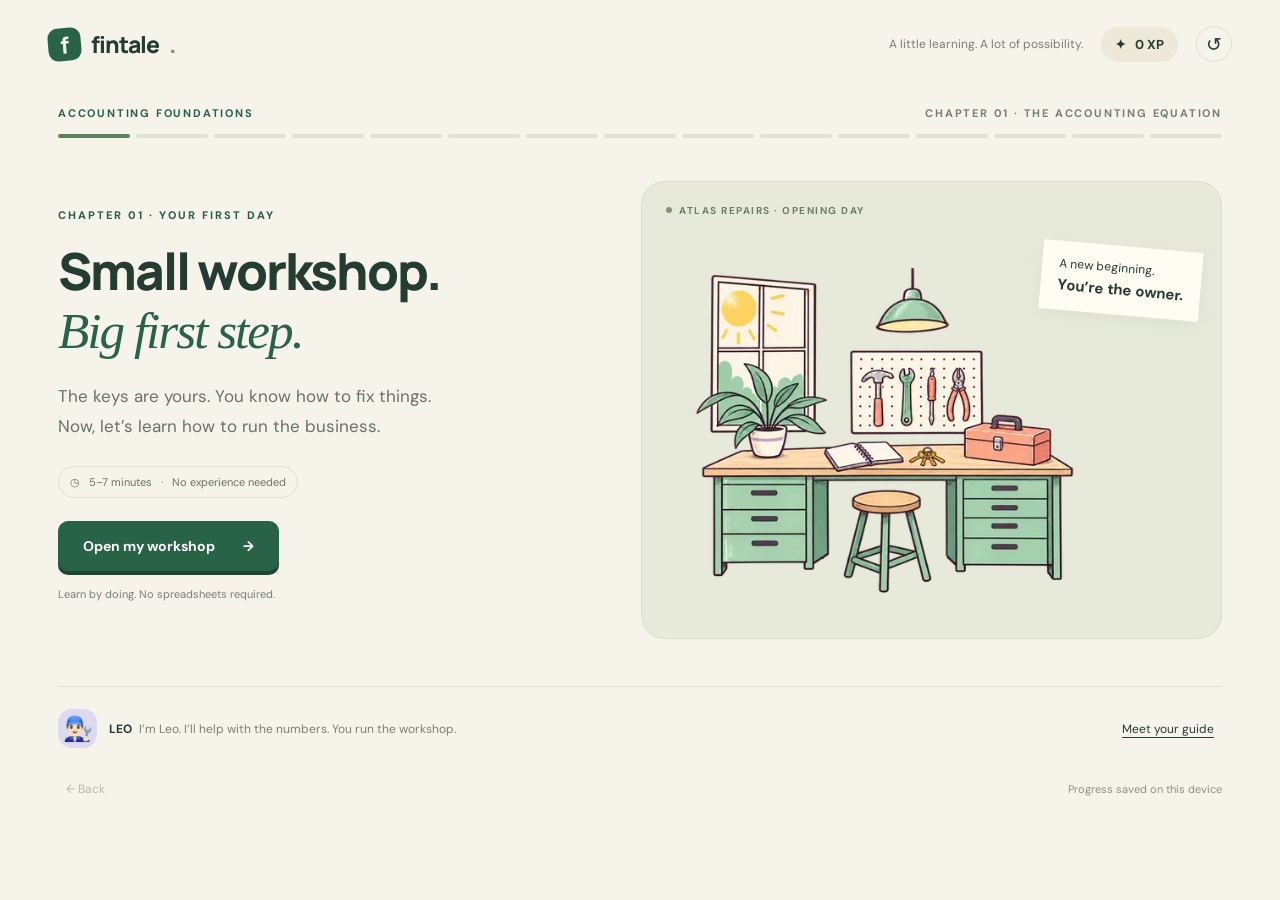
==== index.html @ 4ef8e6d7 "Save Fintale signup emails and feedback privately with Brevo" ====
<!doctype html>
<html lang="en">
<head>
  <meta charset="UTF-8"><meta name="viewport" content="width=device-width, initial-scale=1">
  <meta name="theme-color" content="#f5f2e9">
  <meta name="description" content="Learn accounting by opening your own fictional repair workshop. A playable Fintale lesson.">
  <title>Fintale — Your first accounting equation</title>
  <link rel="stylesheet" href="styles.css?v=20261028-brevo13">
</head>
<body>
  <div id="app"></div>
  <dialog id="guide"><button class="close" aria-label="Close guide">×</button><div class="eyebrow">A MOMENT WITH LEO</div><h2>Let’s make it click.</h2><p id="guide-copy"></p><button class="primary close-guide">Got it</button></dialog>
  <dialog id="restart"><h2>A fresh opening day?</h2><p>This resets your lesson progress and XP on this device.</p><div class="actions"><button class="secondary cancel">Keep playing</button><button class="primary reset">Start again</button></div></dialog>
  <dialog id="chapter-unlock" aria-labelledby="unlock-title" aria-describedby="unlock-description">
    <button class="close" aria-label="Close chapter unlock" data-unlock-close>×</button>
    <div class="unlock-emblem" aria-hidden="true">✦</div>
    <div class="eyebrow">CHAPTER 2 PREVIEW UNLOCKED</div>
    <h2 id="unlock-title">Your first customer</h2>
    <div class="unlock-xp" id="unlock-xp">140 XP · Milestone reached</div>
    <p id="unlock-description">You can see the whole picture. Now discover what happens when your business starts earning.</p>
    <div class="unlock-next"><span aria-hidden="true">✓</span><span>Next chapter preview unlocked<small>Full chapter coming soon</small></span></div>
    <button class="primary" data-unlock-close>See my takeaway <span aria-hidden="true">→</span></button>
  </dialog>
  <script src="app.js?v=20261028-brevo13"></script>
</body>
</html>
---- styles.css ----
@import url('https://fonts.googleapis.com/css2?family=DM+Sans:wght@400;500;600;700&family=Manrope:wght@400;500;600;700;800&display=swap');
.drop-ready .bank{outline:3px dashed #558c65;outline-offset:5px;background:#f3faeb}
.sort-board,.equation-board{width:100%;margin-top:32px}.object-card{display:flex;align-items:center;justify-content:space-between;gap:18px;border:1px solid #a7b69c;background:#fffef8;box-shadow:0 4px 0 #bcc9ab;border-radius:12px;padding:20px;font-weight:700;cursor:grab}.object-card small{display:block;text-align:left;margin-top:8px;color:#78816f}.object-card.selected{outline:3px solid #9b82bf;outline-offset:4px}.sort-board>.object-card{margin:0 auto 32px;max-width:330px;width:100%}.sort-zones{display:grid;grid-template-columns:1fr 1fr;gap:12px}.drop-zone{border:2px dashed #9eae90;background:#eff4e7;border-radius:12px;min-height:130px;padding:17px;font-size:13px;font-weight:600}.drop-zone>span{display:block;font-size:29px;margin-bottom:12px}.drop-zone.peach{background:#f5e3d4;border-color:#c9ab91}.drop-zone.drop-ready,.equation-slot.drop-ready{outline:3px solid #8a74b4;outline-offset:4px}.placed-card{background:#f6f9ed;border:1px solid #a8bb9a;border-radius:12px;padding:20px;text-align:center;margin:0 auto 23px;font-size:15px;font-weight:700}.placed-card small{display:block;margin-top:11px;font-size:10px;letter-spacing:1px;color:#5c7854}.asset-sum{display:flex;align-items:center;justify-content:space-around;background:#fffdf5;border-radius:12px;padding:24px 14px}.asset-sum div span{display:block;font-size:12px;margin-bottom:10px;color:#6a7963}.asset-sum b{font-size:23px}.math-sign{font-size:25px;color:#8a977d}.residual-row{display:flex;justify-content:space-between;padding:15px;border-bottom:1px solid #c8d0bc;font-size:14px}.equation-heading{text-align:center;font-size:9px;font-weight:700;letter-spacing:1.2px;margin-bottom:25px;color:#6e7f62}.equation-slots{display:flex;gap:6px;align-items:center;justify-content:center}.equation-slot{padding:19px 5px;border:2px dashed #b6c6a6;border-radius:12px;background:#f8fbf2;flex:1;min-width:0;color:var(--ink)}.equation-slot span{font-size:10px;text-transform:uppercase;font-weight:700;letter-spacing:.6px}.equation-slot b{display:block;font-size:25px;font-family:Manrope,sans-serif;margin:20px 0}.equation-slot small{font-size:9px;display:block}.equation-slot.liabilities{background:#f6e4d5;border-color:#d0b198}.equation-slot.equity{background:#eee8f8;border-color:#bfb0d2}.equation-slot.filled{border-style:solid}.equation-slot:disabled{opacity:1}.equation-symbol{font-size:23px;color:#7a8b6d}.amount-tray{display:flex;justify-content:center;gap:12px;flex-wrap:wrap;margin:30px 0;min-height:55px}.amount-tray .object-card{padding:15px;font-size:17px;gap:12px}.balanced{color:#4d7347;background:#f1f6e8;border:1px solid #b6caa8;border-radius:30px;padding:14px 20px;font-size:13px}.takeaway{width:100%;max-width:370px;margin-top:30px}.takeaway h3{text-align:center;font-family:Manrope,sans-serif;margin:7px 0 22px;font-size:21px}.takeaway-icon{text-align:center;font-size:34px;color:#b3914f}.takeaway-item{display:flex;align-items:center;justify-content:space-between;gap:12px;padding:17px;background:#fffdf5;border:1px solid #d1dac4;border-radius:12px}.takeaway-item b{font-size:14px}.takeaway-item small{display:block;font-size:10px;color:#758169;margin-top:6px;line-height:1.5}.takeaway-item strong{font-size:23px;font-family:Manrope,sans-serif;white-space:nowrap}.takeaway-item.purple{background:#eee8f8;border-color:#d6cce3}.takeaway-equals{text-align:center;font-size:20px;line-height:27px;color:#718166}@media(max-width:450px){.equation-slot b{font-size:19px}.equation-slot span{font-size:9px;letter-spacing:0}.equation-slot small{font-size:8px}.equation-symbol{font-size:17px}.stage:has(.equation-board){padding-left:16px;padding-right:16px}.bottom{flex-wrap:wrap;gap:8px}.bottom>span:last-child{font-size:10px}.breadcrumb{gap:15px;line-height:1.6}.sort-zones{gap:9px}.drop-zone{padding:12px;font-size:12px}}
:root{--paper:#f6f3eb;--ink:#243c32;--muted:#748075;--green:#286247;--line:#dedfd2;--peach:#f3c9a8;--lavender:#ddd9f1;--mint:#dfebd7;--white:#fffefa}*{box-sizing:border-box}body{margin:0;background:var(--paper);color:var(--ink);font-family:'DM Sans',sans-serif;font-size:16px}button,input{font:inherit}button{cursor:pointer;color:inherit}button:focus-visible,input:focus-visible{outline:3px solid #b07fdb;outline-offset:5px}button:disabled{cursor:default;opacity:.45}button{touch-action:manipulation}.topbar{max-width:1380px;padding:26px 48px;margin:auto;display:flex;align-items:center;justify-content:space-between}.brand{display:flex;gap:10px;align-items:center;font-family:Manrope,sans-serif;font-size:23px;font-weight:800;letter-spacing:-1px}.brand-mark{display:grid;place-items:center;width:33px;height:33px;background:var(--green);color:var(--paper);border-radius:10px;font-size:23px;transform:rotate(-5deg)}.top-actions{display:flex;gap:18px;align-items:center}.top-note{font-size:12px;color:var(--muted)}.xp{background:#eee8d8;padding:9px 14px;border-radius:25px;font-size:13px;font-weight:700}.icon-button{border:1px solid var(--line);background:transparent;border-radius:50%;width:36px;height:36px;font-size:19px}.shell{max-width:1260px;margin:18px auto 0;padding:0 48px}.breadcrumb{display:flex;justify-content:space-between;align-items:center;font-size:11px;font-weight:700;letter-spacing:1.8px;color:var(--muted)}.breadcrumb span:first-child{color:var(--green)}.progress{display:flex;gap:6px;margin:14px 0 32px}.progress i{height:4px;background:#e0e2d5;border-radius:5px;flex:1}.progress i.done{background:#5a805c}.lesson{display:grid;grid-template-columns:1fr 1.12fr;min-height:480px;gap:65px;align-items:center;animation:arrive .35s ease}.eyebrow{font-size:11px;letter-spacing:2px;font-weight:800;color:var(--green);margin-bottom:20px}.lesson h1{font-family:Manrope,sans-serif;font-size:clamp(34px,4vw,53px);font-weight:800;letter-spacing:-2px;line-height:1.12;margin:0 0 23px}.lesson h1 em{font-family:Georgia,serif;font-weight:400;color:var(--green)}.lead{font-size:17px;line-height:1.75;max-width:400px;color:#667368;margin:0 0 24px}.tag{display:inline-flex;align-items:center;gap:7px;font-size:11px;border:1px solid var(--line);padding:8px 11px;border-radius:20px;margin-bottom:23px;color:#687365}.primary,.secondary{border-radius:10px;padding:15px 24px;font-weight:700;font-size:14px;border:1px solid var(--green);display:inline-flex;align-items:center;justify-content:center;gap:28px;min-height:48px}.primary{background:var(--green);color:white;box-shadow:0 4px 0 #1c4633;transition:transform .15s,box-shadow .15s}.primary:hover{background:#347756;transform:translateY(-1px)}.primary:active{transform:translateY(3px);box-shadow:0 1px 0 #1c4633}.secondary{background:transparent;border-color:#cfd6c9}.under-button{font-size:11px;color:var(--muted);margin-top:16px}.stage{position:relative;background:#e7eadb;border:1px solid #d9ddcc;border-radius:24px;min-height:440px;overflow:hidden;display:flex;flex-direction:column;align-items:center;justify-content:center;padding:30px}.stage-label{position:absolute;top:22px;left:24px;font-size:10px;font-weight:700;letter-spacing:1.5px;color:#6f7d67;display:flex;align-items:center;gap:7px}.dot{height:6px;width:6px;border-radius:50%;background:#7c9b69}.stage svg.workshop{width:115%;max-width:620px;margin-top:20px}.scene-caption{position:absolute;bottom:22px;font-size:11px;color:#75806e}.floating-note{position:absolute;right:20px;top:64px;background:#fffdf3;box-shadow:0 4px 15px #56694e13;padding:13px 17px;transform:rotate(5deg);font-size:12px;line-height:1.6;border-radius:2px}.floating-note strong{display:block;font-size:15px}.guide-bar{margin-top:36px;display:flex;gap:12px;align-items:center;border-top:1px solid var(--line);padding-top:22px}.avatar{width:39px;height:39px;border-radius:14px;background:var(--lavender);display:grid;place-items:center;font-size:24px;flex-shrink:0}.guide-bar p{font-size:12px;line-height:1.5;color:#788172;margin:0;flex:1}.guide-bar p b{color:var(--ink);margin-right:7px}.text-button{background:none;border:0;font-size:12px;text-decoration:underline;text-underline-offset:4px;padding:8px}.bottom{display:flex;justify-content:space-between;align-items:center;padding:25px 0;font-size:11px;color:#8b9186}.bottom button{border:0;background:transparent;font-size:12px;color:#697763;padding:8px}.chapter-badge{display:flex;gap:10px;align-items:center}.mini-line{width:25px;height:1px;background:#a3ad99}.bank,.wallet{width:100%;padding:23px;background:var(--white);border:1px solid #d3dbc9;border-radius:15px;position:relative;text-align:left}.bank{min-height:151px;transition:all .3s}.bank.drop-ready{outline:3px dashed #558c65;outline-offset:5px;background:#f3faeb}.bank-title{font-size:11px;letter-spacing:1.4px;color:#7b8578}.bank-amount{font-family:Manrope,sans-serif;font-size:45px;font-weight:700;margin:13px 0 3px;letter-spacing:-2px}.bank-sub{font-size:11px;color:var(--muted)}.bank-icon{position:absolute;right:23px;top:22px;font-size:25px;color:#55775a}.wallet{margin-bottom:17px;background:#ede4d8;min-height:105px;border-style:dashed}.wallet-title{font-size:11px;color:#776c59;margin-bottom:12px}.money{border:1px solid #84a87a;background:#edf4df;box-shadow:0 4px 0 #b4c6a8;border-radius:8px;padding:12px 19px;display:inline-flex;align-items:center;gap:29px;font-family:Manrope,sans-serif;font-weight:800;font-size:20px;cursor:grab}.money.selected{outline:3px solid #7a63ab;outline-offset:3px}.money small{font-size:10px;letter-spacing:1px;color:#6f8468}.transfer-wrap{width:100%;max-width:330px;margin-top:35px}.instruction{font-size:11px;line-height:1.5;color:#77806f;text-align:center;margin:18px 0 0}.empty-wallet{font-size:13px;color:#8a806e}.feedback{background:#e3ecdc;border:1px solid #bdcfb1;border-radius:10px;padding:14px;font-size:13px;line-height:1.55;margin:18px 0;animation:arrive .25s}.feedback.error{background:#fae8d9;border-color:#e6be9f}.asset-chip{background:#dce9d2;color:#3d633f;border:1px solid #bad0aa;padding:8px 15px;border-radius:20px;font-size:11px;font-weight:700;margin-top:18px}.receipt{background:#fffdf5;width:270px;padding:28px;box-shadow:0 9px 20px #33452d15;transform:rotate(-3deg);border-top:5px solid #cfb5ed}.receipt h3{font-family:Manrope,sans-serif;font-size:20px;margin:10px 0 24px}.receipt .row{display:flex;justify-content:space-between;font-size:12px;padding:12px 0;border-bottom:1px dashed #dcdccf}.receipt .total{font-size:27px;font-weight:800;margin-top:25px}.stamp{color:#547c50;border:2px solid #7a9d70;font-size:11px;letter-spacing:2px;padding:9px;text-align:center;transform:rotate(-8deg);margin-top:20px}.choices{display:flex;gap:12px;flex-wrap:wrap;margin:24px 0}.choice{background:var(--white);border:1px solid #d1d8c9;border-radius:11px;padding:17px 21px;text-align:left;box-shadow:0 3px 0 #d9dece;font-weight:600;font-size:14px}.choice:hover{border-color:var(--green);background:#edf2e4}.choice[aria-pressed=true]{border:2px solid var(--green);background:#e3edda}.stat-pair{display:grid;gap:20px;width:100%;max-width:330px}.stat-card{background:var(--white);padding:23px;border-radius:13px;border:1px solid #d1dac5}.stat-card small{display:block;font-size:11px;color:#76816f;margin-bottom:10px}.stat-card b{display:block;font-family:Manrope,sans-serif;font-size:32px}.stat-card label{display:block;font-size:13px;margin-top:7px}.stat-card.purple{background:#efecf8;border-color:#d6cee8}.connect{text-align:center;color:#87917d;font-size:11px;letter-spacing:1px}.trophy{font-size:55px;background:#f3e6bf;border:1px solid #d9ca9f;border-radius:50%;width:110px;height:110px;display:grid;place-items:center;margin-bottom:24px;box-shadow:0 0 0 14px #f3e6bf55}.achievement{text-align:center}.achievement h3{font-family:Manrope,sans-serif;font-size:23px;max-width:290px;line-height:1.4;margin:0 0 12px}.achievement p{font-size:12px;color:#718066}.practice-tag{background:var(--lavender);border-color:#d0c9e2}.email-card{background:var(--white);border:1px solid #ddd9ce;padding:27px;border-radius:12px;width:100%;max-width:350px;transform:rotate(2deg);box-shadow:0 8px 20px #2b43300c}.email-card .from{font-size:11px;color:#75816c;border-bottom:1px solid var(--line);padding-bottom:16px;margin-bottom:20px}.email-card h3{font-family:Manrope,sans-serif;font-size:22px;margin:0 0 13px}.email-card p{font-size:14px;line-height:1.7;color:#64725f}.email-card .signature{font-family:Georgia,serif;font-size:25px;font-style:italic;color:#446e49}.form{margin-top:18px;max-width:390px}.form label{font-size:12px;display:block;margin-bottom:8px}.form input[type=email]{border:1px solid #bac8af;border-radius:8px;background:var(--white);padding:13px;width:100%;margin-bottom:12px}.form .consent{display:flex;gap:9px;font-size:11px;line-height:1.5;margin:10px 0 16px}.notice{font-size:11px;line-height:1.6;color:#7c806f}.success-dot{position:absolute;top:19px;right:18px;border-radius:20px;background:#d9e8cd;color:#41673d;font-size:11px;padding:6px 10px}.actions{display:flex;gap:12px;flex-wrap:wrap}dialog{border:1px solid #cad3bf;border-radius:20px;padding:35px;max-width:440px;width:calc(100% - 36px);color:var(--ink);background:var(--white);box-shadow:0 30px 100px #233a3330}dialog::backdrop{background:#22382d66;backdrop-filter:blur(4px)}dialog p{line-height:1.75;color:#68735f}dialog h2{font-family:Manrope,sans-serif;letter-spacing:-1px}.close{position:absolute;right:17px;top:13px;font-size:25px;background:none;border:0}.burst{position:absolute;inset:0;pointer-events:none;overflow:hidden}.burst i{position:absolute;top:-10px;left:var(--x);background:var(--c);width:9px;height:15px;animation:confetti 1.9s ease-out forwards;animation-delay:var(--d)}@keyframes confetti{to{transform:translateY(520px) rotate(540deg);opacity:0}}@keyframes arrive{from{opacity:0;transform:translateY(7px)}to{opacity:1;transform:translateY(0)}}@media(min-width:1400px){.shell{margin-top:35px}.lesson{min-height:510px}.stage{min-height:475px}}@media(max-width:800px){.topbar{padding:20px 24px}.top-note{display:none}.shell{padding:0 24px;margin-top:10px}.lesson{gap:25px;grid-template-columns:1fr}.lesson h1{font-size:37px;max-width:500px}.lead{max-width:100%;font-size:15px;line-height:1.65}.stage{min-height:340px;grid-row:1}.lesson-copy{grid-row:2}.lesson-copy{max-width:600px}.progress{margin-bottom:25px}.guide-bar{margin-top:25px}.bottom{padding-top:20px}.breadcrumb{font-size:9px;letter-spacing:1px}.stage svg.workshop{max-width:480px;width:100%;margin:0}.floating-note{top:44px}.transfer-wrap{margin-top:30px}.bank-amount{font-size:37px}.bank{min-height:130px}.lesson .primary{width:100%}.under-button{text-align:center}.top-actions{gap:10px}.brand{font-size:20px}.stat-pair{gap:12px}.stat-card{padding:17px}.stat-card b{font-size:28px}.guide-bar .text-button{white-space:nowrap}.scene-caption{bottom:14px}}@media(prefers-reduced-motion:reduce){*,*::before,*::after{animation:none!important;transition:none!important;scroll-behavior:auto!important}}

/* Keep the opening details badge and main action on separate rows. */
.lesson-copy > .tag + .primary { display: flex; width: fit-content; margin-top: 4px; }
@media (max-width: 800px) { .lesson-copy > .tag + .primary { width: 100%; } }

/* Keep transfer confirmation in the card flow, clear of the account heading. */
.bank .success-dot { position: static; display: inline-flex; align-items: center; margin-top: 14px; }
.bank-title { padding-right: 34px; line-height: 1.5; }

.story-cue { max-width: 380px; margin: 0 0 24px; font-size: 14px; line-height: 1.7; color: #667368; }
#chapter-unlock{text-align:center;padding:36px 32px;overflow-x:hidden;animation:arrive .35s ease;max-height:calc(100dvh - 32px);overflow-y:auto}
.unlock-emblem{display:grid;place-items:center;width:78px;height:78px;border-radius:24px;background:#eee3bc;color:#8b7136;font-size:47px;margin:8px auto 27px;box-shadow:0 0 0 9px #f6efd9;transform:rotate(-7deg)}
#chapter-unlock .eyebrow{font-size:10px;margin-bottom:13px}#chapter-unlock h2{font-size:31px;margin:0 0 17px;line-height:1.2}
.unlock-xp{display:inline-block;background:#ece6f5;color:#74618b;border:1px solid #d8cbe7;border-radius:20px;padding:9px 15px;font-size:12px;font-weight:700}
#chapter-unlock p{font-size:14px;margin:21px 0}
.unlock-next{display:flex;text-align:left;align-items:center;justify-content:center;gap:13px;background:#edf3e7;border:1px solid #d4dfca;border-radius:12px;padding:16px;font-size:13px;margin-bottom:24px}.unlock-next>span:first-child{background:#d5e6c7;border-radius:50%;width:29px;height:29px;display:grid;place-items:center;color:#3d6e40}.unlock-next small{display:block;font-size:11px;margin-top:5px;color:#77846e}#chapter-unlock>.primary{width:100%}

.workshop-art { display: block; width: 115%; max-width: 620px; height: auto; margin: 15px 0 0; }
@media(max-width:800px) { .workshop-art { width: 100%; max-width: 480px; margin: 15px 0; } }

.editorial-art { width: calc(100% + 24px); max-width: 660px; margin-top: 35px; }
@media(max-width:800px) { .editorial-art { width: 100%; margin: 35px 0 15px; } }

/* Mobile lesson rhythm: context, activity, then response and next action. */
.mobile-step { display: none; }
@media (max-width: 800px) {
  .topbar { padding: 16px 18px; }
  .shell { padding: 0 18px; margin-top: 4px; }
  .breadcrumb { font-size: 9px; }
  .breadcrumb > span:last-child { display: none; }
  .mobile-step { display: flex; justify-content: space-between; margin-top: 12px; font-size: 11px; font-weight: 600; color: #748075; }
  .progress { margin: 9px 0 22px; gap: 4px; }
  .lesson { display: flex; flex-direction: column; align-items: stretch; gap: 0; min-height: 0; }
  .lesson-copy { display: contents; }
  .lesson-copy > .eyebrow { order: 0; font-size: 10px; letter-spacing: 1.3px; margin-bottom: 10px; }
  .lesson-copy > h1 { order: 0; font-size: 31px; letter-spacing: -1.2px; margin: 0 0 12px; }
  .lesson-copy > .lead { order: 0; font-size: 14px; line-height: 1.6; margin: 0 0 18px; }
  .lesson > .stage { order: 1; min-height: 260px; padding: 25px 19px 19px; margin-bottom: 18px; border-radius: 18px; }
  .stage-label { top: 15px; left: 18px; font-size: 9px; letter-spacing: 1px; }
  .lesson-response { order: 2; min-width: 0; }
  .lesson-response > .tag { margin-bottom: 16px; }
  .lesson-response > .feedback { margin: 0 0 16px; scroll-margin: 18px; }
  .lesson-response > .choices { margin: 0 0 16px; display: grid; grid-template-columns: 1fr; gap: 10px; }
  .choice { width: 100%; min-height: 49px; padding: 14px 17px; }
  .lesson-actions { position: sticky; bottom: 12px; z-index: 3; padding-top: 5px; }
  .lesson-actions > .primary { width: 100%; min-height: 51px; }
  .under-button { font-size: 10px; margin: 12px 0 0; }
  .stage .editorial-art { width: 100%; max-width: 360px; margin: 20px auto 0; }
  .floating-note { top: 40px; right: 12px; padding: 10px 12px; font-size: 10px; }
  .floating-note strong { font-size: 12px; }
  .transfer-wrap { margin-top: 23px; }
  .wallet { min-height: 88px; padding: 17px; margin-bottom: 13px; }
  .bank { padding: 18px; min-height: 124px; }
  .bank-title { font-size: 9px; letter-spacing: .7px; }
  .bank-amount { font-size: 34px; margin: 10px 0 3px; }
  .instruction { margin: 14px 0 0; }
  .sort-board, .equation-board { margin-top: 28px; }
  .sort-board > .object-card { margin-bottom: 22px; }
  .sort-zones .drop-zone { min-height: 106px; }
  .sort-zones .drop-zone > span { font-size: 23px; margin-bottom: 8px; }
  .receipt { width: min(270px, 100%); padding: 21px; margin-top: 16px; }
  .email-card { margin-top: 17px; padding: 21px; }
  .takeaway { margin-top: 19px; }
  .guide-bar { margin-top: 22px; padding-top: 15px; gap: 9px; }
  .guide-bar .avatar { width: 30px; height: 30px; font-size: 20px; border-radius: 10px; }
  .guide-bar p { font-size: 0; }
  .guide-bar p b { font-size: 11px; }
  .guide-bar .text-button { font-size: 12px; }
  .bottom { padding: 15px 0 22px; }
  .form { margin-top: 0; max-width: none; }
  .form input[type=email] { font-size: 16px; }
}
@media (prefers-reduced-motion: reduce) { .feedback { scroll-behavior: auto; } }

.learner-feedback { margin-top: 30px; border: 1px solid #d4d9ca; border-radius: 14px; background: #fffdf6; overflow: hidden; max-width: 440px; }
.learner-feedback summary { display: flex; align-items: center; justify-content: space-between; gap: 15px; padding: 19px; cursor: pointer; font-size: 15px; font-weight: 700; list-style: none; }
.learner-feedback summary::-webkit-details-marker { display: none; }
.learner-feedback summary small { display: block; margin-top: 7px; font-size: 11px; font-weight: 400; color: #75816c; line-height: 1.5; }
.feedback-chevron { color: #617b55; font-size: 23px; }
.learner-feedback[open] .feedback-chevron { transform: rotate(45deg); }
.learner-feedback summary:focus-visible { outline: 3px solid #b07fdb; outline-offset: -4px; border-radius: 12px; }
#learner-feedback { padding: 0 19px 19px; }
.feedback-intro { font-size: 12px; line-height: 1.7; color: #74806a; margin: 0 0 20px; }
#learner-feedback label { display: block; font-size: 12px; font-weight: 600; margin: 16px 0 8px; }
#learner-feedback textarea { display: block; width: 100%; resize: vertical; min-height: 86px; max-height: 260px; border: 1px solid #c8d1bc; border-radius: 9px; background: #fffefa; color: #243c32; font: inherit; font-size: 14px; line-height: 1.6; padding: 12px; }
#learner-feedback textarea::placeholder { color: #8a9382; }
#learner-feedback textarea:focus-visible { outline: 3px solid #b8a5d0; outline-offset: 2px; }
#learner-feedback .notice { margin: 15px 0; }
#learner-feedback .secondary { width: 100%; gap: 12px; }
.feedback-form-message { font-size: 12px; line-height: 1.6; margin: 13px 0 0; color: #65755a; }
.feedback-form-message:empty { display: none; }
.feedback-draft-link { display: inline-block; margin-top: 12px; font-size: 12px; color: #286247; text-underline-offset: 3px; }
.feedback-draft-link[hidden] { display: none; }
@media (max-width:800px) { .learner-feedback { max-width: none; margin-top: 24px; } #learner-feedback textarea { font-size: 16px; } }

/* Optional feedback carousel, shown before email. */
.survey-card,.survey-review { width: 100%; max-width: 380px; background: #fffdf6; border: 1px solid #d2d9c6; border-radius: 16px; padding: 25px; margin-top: 27px; }
.survey-card { animation: question-arrive .25s ease; }
.survey-step { display: flex; justify-content: space-between; gap: 15px; color: #7b876f; font-size: 10px; letter-spacing: 1px; }
.survey-dots { display: flex; gap: 6px; margin: 15px 0 26px; }.survey-dots i { height: 4px; flex: 1; background: #e4e6dc; border-radius: 4px; }.survey-dots .done { background: #729567; }
.survey-card label { display: block; font-size: 17px; font-weight: 700; line-height: 1.5; margin-bottom: 14px; }
.survey-card textarea { display: block; width: 100%; border: 1px solid #c9d2bd; border-radius: 10px; padding: 13px; resize: vertical; min-height: 150px; max-height: 300px; font: inherit; font-size: 14px; color: #243c32; background: #fffefa; line-height: 1.7; }.survey-card textarea:focus-visible { outline: 3px solid #bcaad5; outline-offset: 3px; }.survey-card textarea::placeholder { color: #929989; }
.survey-card .notice { margin: 14px 0 0; }.survey-navigation { display: flex; gap: 12px; align-items: center; margin-top: 20px; flex-wrap: wrap; }.survey-skip { display: block; margin-top: 19px; color: #718068; }
.survey-review-item { padding: 16px 0; border-bottom: 1px solid #e1e5d7; }.survey-review-item:last-child { border-bottom: 0; }.survey-review-item b { font-size: 12px; }.survey-review-item p { color: #6e7b64; font-size: 13px; line-height: 1.65; white-space: pre-wrap; overflow-wrap: anywhere; margin: 8px 0 0; max-height: 130px; overflow-y: auto; }
.feedback-review-link { text-decoration: none; text-align: center; }
/* Selection cues are limited to interactive cards and their destinations. */
.money:not(.selected), .object-card:not(.selected) { animation: card-nudge 2.6s ease-in-out 3; }
.money.selected, .object-card.selected { box-shadow: 0 4px 0 #b4a3cd, 0 0 0 5px #e7def3; transform: translateY(-3px); }
.money:active, .object-card:active, .choice:active { transform: scale(.97); }
.stage[data-placement-active="true"] [data-place]:not(:disabled), .stage[data-placement-active="true"] #bank-target .bank { outline: 2px dashed #8870a8; outline-offset: 4px; animation: destination-nudge 1.8s ease-in-out 4; }
.coach-slot { width: 100%; max-width: 355px; margin-top: 17px; }
.interaction-coach { display: flex; gap: 10px; align-items: center; background: #fffdf5; border: 1px solid #d4d9c8; border-radius: 12px; padding: 12px 15px; box-shadow: 0 4px 12px #4b5d3b0b; font-size: 12px; line-height: 1.6; color: #536b47; animation: coach-pop .24s ease-out; }
.interaction-coach>span:first-child { font-size: 21px; color: #85729b; }
.stage:has(.interaction-coach) .instruction { display: none; }
@keyframes card-nudge { 0%,100% { box-shadow: 0 4px 0 #bcc9ab; } 45% { box-shadow: 0 4px 0 #bcc9ab, 0 0 0 6px #b8cfa747; } }
@keyframes destination-nudge { 0%,100% { outline-color: #b2a1c6; } 50% { outline-color: #74578e; } }
@keyframes coach-pop { from { opacity: 0; transform: translateY(5px) scale(.97); } to { opacity: 1; transform: translateY(0) scale(1); } }
@keyframes question-arrive { from { opacity: 0; transform: translateX(8px); } to { opacity: 1; transform: translateX(0); } }
@media(max-width:800px) { .survey-card,.survey-review { padding: 20px; margin-top: 24px; }.survey-card textarea { font-size: 16px; min-height: 135px; }.survey-navigation { margin-top: 0; flex-wrap: nowrap; }.survey-navigation .primary { flex: 1; width: auto; gap: 13px; }.survey-navigation .secondary { padding-left: 17px; padding-right: 17px; }.survey-skip { width: 100%; text-align: center; padding: 12px 8px; margin-top: 10px; }.coach-slot { margin-top: 15px; }.interaction-coach { font-size: 12px; padding: 10px 12px; } }
@media(prefers-reduced-motion:reduce) { .money,.object-card,.survey-card,.interaction-coach,.stage [data-place],.stage #bank-target .bank { animation: none !important; transition: none !important; } }

/* A floating coach points at the current action, rather than sitting below it. */
.money:not(.selected),.object-card:not(.selected) { animation: none; }
.stage[data-placement-active="true"] [data-place]:not(:disabled),.stage[data-placement-active="true"] #bank-target .bank { animation: none; outline: none; }
#app .hint-target { outline: 2px solid #9d83b9 !important; outline-offset: 4px; animation: action-pulse 2s ease-in-out infinite !important; }
.floating-coach { position: fixed; z-index: 80; margin: 0; max-width: calc(100vw - 24px); pointer-events: none; }
.floating-coach[hidden] { display: none !important; }
.floating-coach .interaction-coach { position: relative; padding: 13px 16px; background: #f2eafa; border: 1px solid #c5b3d8; color: #4f3b63; box-shadow: 0 7px 22px #47305724; font-size: 13px; font-weight: 600; line-height: 1.5; animation: coach-pop .2s ease-out; }
.floating-coach .interaction-coach::after { content: ''; position: absolute; left: calc(var(--coach-arrow, 50%) - 6px); width: 12px; height: 12px; background: #f2eafa; transform: rotate(45deg); }
.floating-coach[data-side="above"] .interaction-coach::after { bottom: -7px; border-right: 1px solid #c5b3d8; border-bottom: 1px solid #c5b3d8; }
.floating-coach[data-side="below"] .interaction-coach::after { top: -7px; border-left: 1px solid #c5b3d8; border-top: 1px solid #c5b3d8; }
.stage:has(#bank-target, .sort-board, .equation-board) .instruction { display: none; }
@keyframes action-pulse { 0%,100% { box-shadow: 0 0 0 0 #bba1d34d; } 55% { box-shadow: 0 0 0 8px #bba1d31f; } }
@media(prefers-reduced-motion:reduce) { #app .hint-target,.floating-coach .interaction-coach { animation: none !important; transition: none !important; } }

/* Every available placement option gets the same neutral outline. */
#app .possible-target { outline: 2px dotted #947da8 !important; outline-offset: 5px; animation: none !important; }
.stage[data-placement-active="true"] .equation-slot:not(:disabled) { outline: 2px dotted #947da8; outline-offset: 4px; animation: none; }

.feedback-send-option { margin-top: 23px; border-top: 1px solid #dce0d2; padding-top: 17px; max-width: 400px; }.feedback-send-option>a { font-size: 12px; color: #637c57; text-underline-offset: 3px; }.feedback-send-option .notice { margin-top: 9px; }

/* Reserve the artwork's space while its small responsive image loads. */
.workshop-visual { position: relative; width: calc(100% + 24px); max-width: 660px; aspect-ratio: 3 / 2; margin: 35px 0 0; flex-shrink: 0; }
.workshop-visual .workshop-art { position: absolute; inset: 0; width: 100%; height: 100%; max-width: none; margin: 0; object-fit: contain; opacity: 0; transition: opacity .3s ease; }
.workshop-visual[data-image-state="ready"] .workshop-art { opacity: 1; }
.art-loader,.art-error { position: absolute; inset: 0; display: flex; flex-direction: column; align-items: center; justify-content: center; gap: 14px; color: #77876c; font-size: 12px; text-align: center; }
.art-loader { border-radius: 18px; background: #e9eddf; }
.art-spinner { width: 26px; height: 26px; border: 3px solid #cfdbc2; border-top-color: #6e8e60; border-radius: 50%; animation: art-spin .9s linear infinite; }
.art-error { display: none; }.art-error p { margin: 0; }.art-error .secondary { min-height: 42px; padding: 10px 17px; }
.workshop-visual[data-image-state="ready"] .art-loader,.workshop-visual[data-image-state="error"] .art-loader { display: none; }
.workshop-visual[data-image-state="error"] .art-error { display: flex; }
@keyframes art-spin { to { transform: rotate(360deg); } }
@media(max-width:800px) { .stage .workshop-visual { width: 100%; max-width: 360px; margin: 20px auto 0; }.stage .workshop-visual .workshop-art { width: 100%; max-width: none; height: 100%; margin: 0; } }
@media(prefers-reduced-motion:reduce) { .art-spinner { animation: none; }.workshop-visual .workshop-art { transition: none; } }

.chapter-development { margin: 24px 0 0; padding: 20px 22px; border: 1px solid #d7dece; border-radius: 16px; background: #ecefe4; color: #586b5e; font-size: 14px; line-height: 1.65; }.chapter-development strong { color: #2b5e49; }.chapter-development p { margin: 10px 0 0; }

/* Let the optional survey use the full phone width instead of nested panels. */
@media (max-width:800px) {
  .lesson > .stage:has(.survey-card) { padding: 0; border: 0; background: transparent; min-height: 0; overflow: visible; margin-bottom: 24px; }
  .stage:has(.survey-card) > .stage-label { display: none; }
  .stage .survey-card { max-width: none; margin: 0; padding: 22px 20px; border-radius: 16px; }
  .survey-step { font-size: 11px; letter-spacing: .6px; gap: 12px; }
  .survey-dots { margin: 16px 0 24px; }
  .survey-card label { font-size: 17px; line-height: 1.55; margin-bottom: 18px; }
  .survey-card textarea { font-size: 16px; line-height: 1.65; padding: 14px; min-height: 184px; max-height: none; }
  .survey-card .notice { font-size: 12px; line-height: 1.65; margin-top: 18px; }
  .survey-navigation { display: grid; grid-template-columns: 1fr; gap: 12px; margin-top: 0; }
  .survey-navigation:has(.secondary) { grid-template-columns: 1fr; }
  .survey-navigation > button { width: 100%; min-height: 52px; padding: 14px 16px; gap: 10px; }
  .lesson-response > .survey-skip { width: 100%; min-height: 48px; margin-top: 20px; font-size: 13px; line-height: 1.6; }
}

.survey-navigation { flex-direction: column; align-items: stretch; }
.survey-navigation > button { width: 100%; }

.signup-honeypot { display: none !important; }
.form .notice a { color: #286247; text-underline-offset: 3px; }
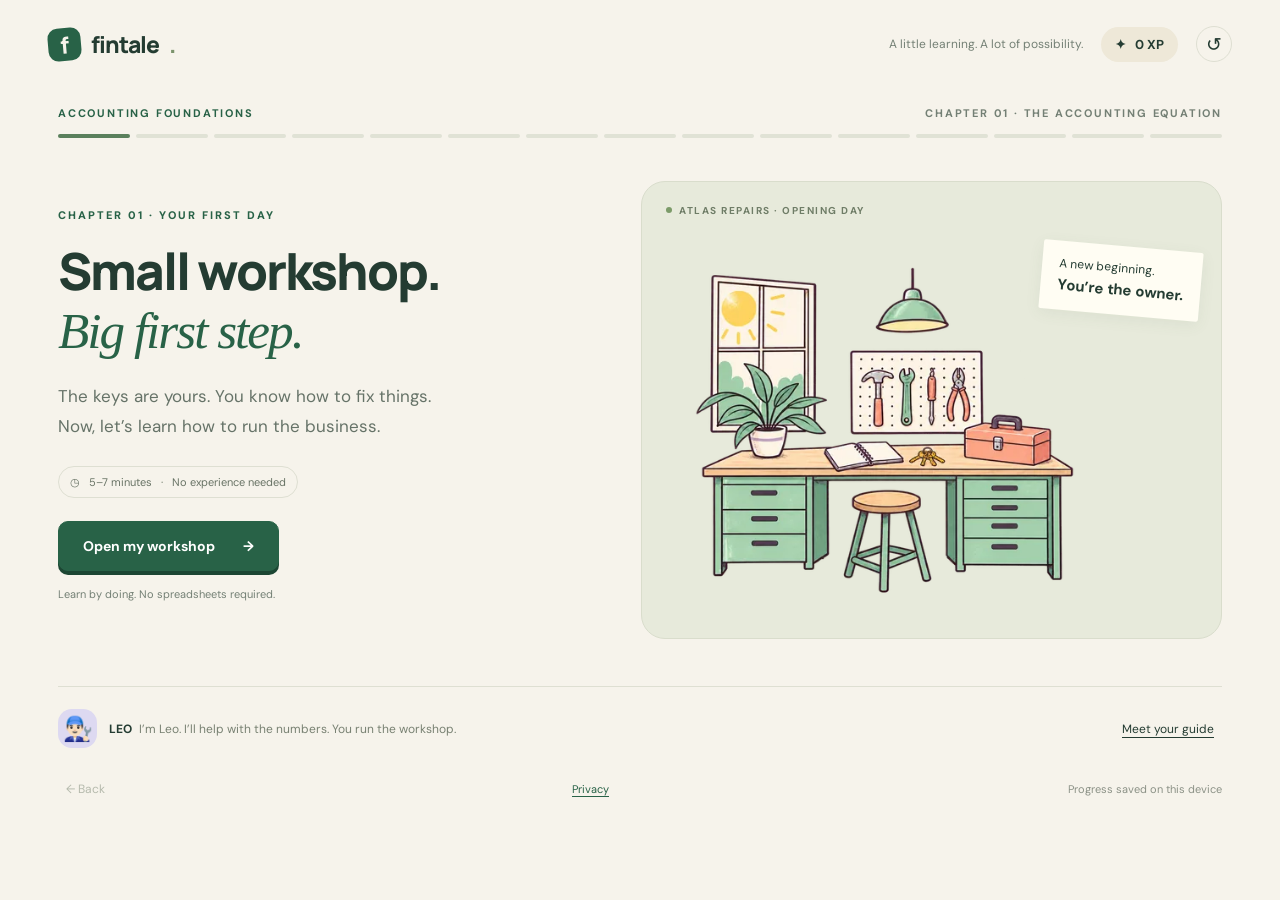
==== commit 7e4c6b32: "Publish privacy and mobile signup improvements" ====
--- a/index.html
+++ b/index.html
@@ -5,7 +5,7 @@
   <meta name="theme-color" content="#f5f2e9">
   <meta name="description" content="Learn accounting by opening your own fictional repair workshop. A playable Fintale lesson.">
   <title>Fintale — Your first accounting equation</title>
-  <link rel="stylesheet" href="styles.css?v=20261028-brevo13">
+  <link rel="stylesheet" href="styles.css?v=20261028-launch15">
 </head>
 <body>
   <div id="app"></div>
@@ -21,6 +21,6 @@
     <div class="unlock-next"><span aria-hidden="true">✓</span><span>Next chapter preview unlocked<small>Full chapter coming soon</small></span></div>
     <button class="primary" data-unlock-close>See my takeaway <span aria-hidden="true">→</span></button>
   </dialog>
-  <script src="app.js?v=20261028-brevo13"></script>
+  <script src="app.js?v=20261028-launch15"></script>
 </body>
 </html>
--- a/styles.css
+++ b/styles.css
@@ -179,4 +179,24 @@
 .survey-navigation > button { width: 100%; }
 
 .signup-honeypot { display: none !important; }
-.form .notice a { color: #286247; text-underline-offset: 3px; }+.form .notice a { color: #286247; text-underline-offset: 3px; }
+
+.chapter-development + .lesson-actions { margin-top: 24px; }
+
+/* Put the signup action before supporting artwork on phones. */
+.privacy-link { color: var(--green); text-underline-offset: 3px; }
+@media (max-width:800px) {
+  .signup-lesson > .stage { order: 3; margin: 28px 0 0; min-height: 220px; }
+  .signup-lesson .form { max-width: none; margin-top: 6px; }
+  .signup-lesson .form input[type=email] { font-size: 16px; min-height: 50px; }
+  .signup-lesson .form .consent { font-size: 13px; line-height: 1.65; margin: 15px 0 22px; align-items: flex-start; }
+  .signup-lesson .consent input { flex-shrink: 0; width: 18px; height: 18px; margin: 2px 0 0; }
+  .signup-lesson .notice { font-size: 12px; line-height: 1.75; margin-top: 20px; }
+  .signup-lesson .survey-skip { margin-top: 10px; }
+}
+.privacy-page { max-width: 760px; margin: 25px auto 60px; padding: 0 24px; }
+.privacy-page h1 { font: 800 clamp(30px,5vw,44px)/1.2 Manrope,sans-serif; letter-spacing: -1px; }
+.privacy-page h2 { font: 700 21px/1.4 Manrope,sans-serif; margin-top: 32px; }
+.privacy-page p,.privacy-page li { line-height: 1.8; color: #58695e; }
+.privacy-page a { color: var(--green); text-underline-offset: 3px; }
+.privacy-page .privacy-intro { background: #e7eadb; border: 1px solid #d9ddcc; border-radius: 16px; padding: 18px 22px; }
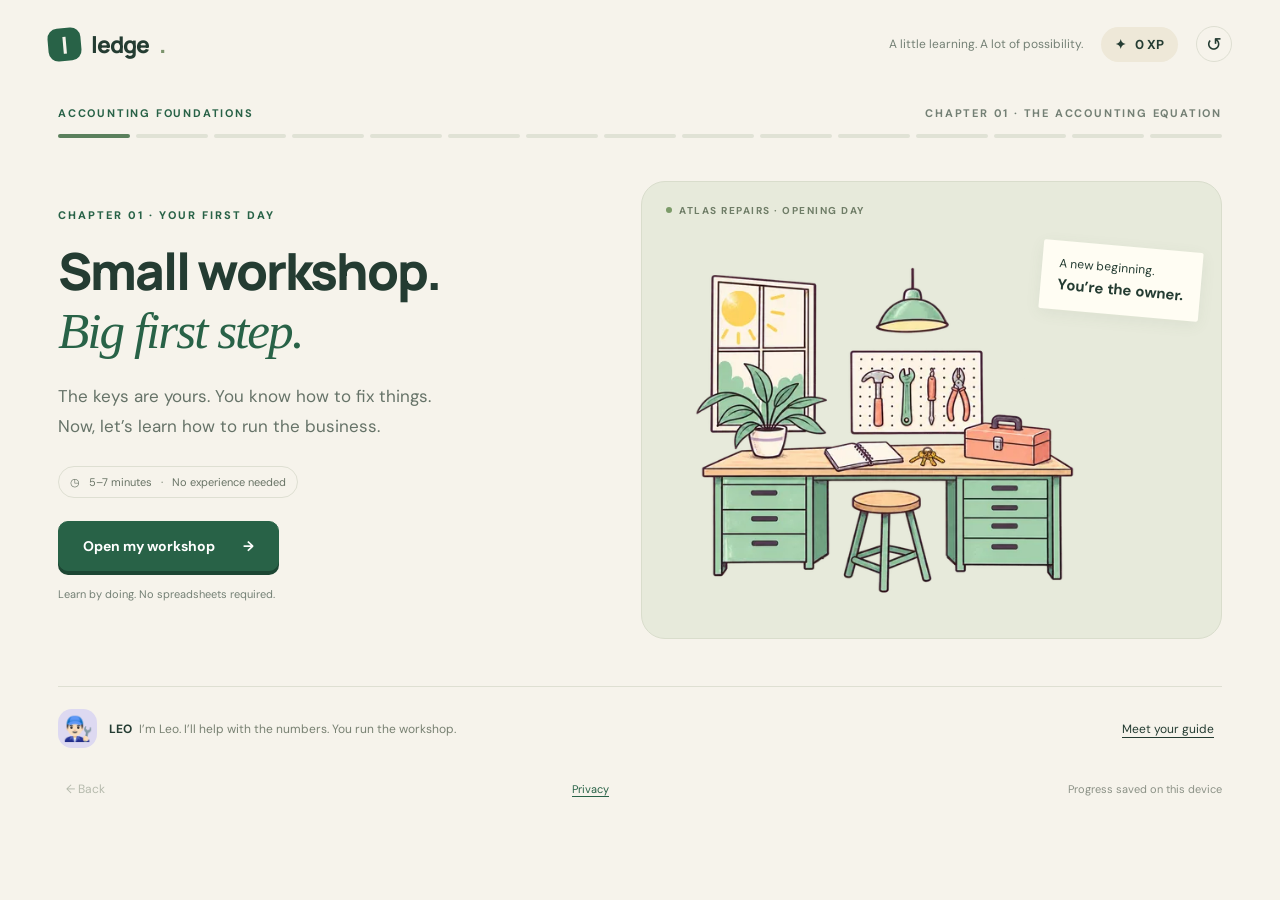
==== commit 705a3aa4: "Rename the learning app to Ledge" ====
--- a/index.html
+++ b/index.html
@@ -1,26 +1,28 @@
-<!doctype html>
-<html lang="en">
-<head>
-  <meta charset="UTF-8"><meta name="viewport" content="width=device-width, initial-scale=1">
-  <meta name="theme-color" content="#f5f2e9">
-  <meta name="description" content="Learn accounting by opening your own fictional repair workshop. A playable Fintale lesson.">
-  <title>Fintale — Your first accounting equation</title>
-  <link rel="stylesheet" href="styles.css?v=20261028-launch15">
-</head>
-<body>
-  <div id="app"></div>
-  <dialog id="guide"><button class="close" aria-label="Close guide">×</button><div class="eyebrow">A MOMENT WITH LEO</div><h2>Let’s make it click.</h2><p id="guide-copy"></p><button class="primary close-guide">Got it</button></dialog>
-  <dialog id="restart"><h2>A fresh opening day?</h2><p>This resets your lesson progress and XP on this device.</p><div class="actions"><button class="secondary cancel">Keep playing</button><button class="primary reset">Start again</button></div></dialog>
-  <dialog id="chapter-unlock" aria-labelledby="unlock-title" aria-describedby="unlock-description">
-    <button class="close" aria-label="Close chapter unlock" data-unlock-close>×</button>
-    <div class="unlock-emblem" aria-hidden="true">✦</div>
-    <div class="eyebrow">CHAPTER 2 PREVIEW UNLOCKED</div>
-    <h2 id="unlock-title">Your first customer</h2>
-    <div class="unlock-xp" id="unlock-xp">140 XP · Milestone reached</div>
-    <p id="unlock-description">You can see the whole picture. Now discover what happens when your business starts earning.</p>
-    <div class="unlock-next"><span aria-hidden="true">✓</span><span>Next chapter preview unlocked<small>Full chapter coming soon</small></span></div>
-    <button class="primary" data-unlock-close>See my takeaway <span aria-hidden="true">→</span></button>
-  </dialog>
-  <script src="app.js?v=20261028-launch15"></script>
-</body>
-</html>+<!doctype html>
+<html lang="en">
+<head>
+  <meta charset="UTF-8"><meta name="viewport" content="width=device-width, initial-scale=1">
+  <meta name="theme-color" content="#f5f2e9">
+  <meta name="description" content="Learn accounting by opening your own fictional repair workshop. A playable Ledge lesson.">
+  <title>Ledge — Your first accounting equation</title>
+  <link rel="stylesheet" href="styles.css?v=20261028-ledge19">
+<link rel="icon" type="image/svg+xml" href="favicon.svg?v=2"></head>
+<body>
+  <div id="app"></div>
+  <dialog id="guide"><button class="close" aria-label="Close guide">×</button><div class="eyebrow">A MOMENT WITH LEO</div><h2>Let’s make it click.</h2><p id="guide-copy"></p><button class="primary close-guide">Got it</button></dialog>
+  <dialog id="restart"><h2>A fresh opening day?</h2><p>This resets your lesson progress and XP on this device.</p><div class="actions"><button class="secondary cancel">Keep playing</button><button class="primary reset">Start again</button></div></dialog>
+  <dialog id="chapter-unlock" aria-labelledby="unlock-title" aria-describedby="unlock-description">
+    <button class="close" aria-label="Close chapter unlock" data-unlock-close>×</button>
+    <div class="unlock-emblem" aria-hidden="true">✦</div>
+    <div class="eyebrow">CHAPTER 2 PREVIEW UNLOCKED</div>
+    <h2 id="unlock-title">Your first customer</h2>
+    <div class="unlock-xp" id="unlock-xp">140 XP · Milestone reached</div>
+    <p id="unlock-description">You can see the whole picture. Now discover what happens when your business starts earning.</p>
+    <div class="unlock-next"><span aria-hidden="true">✓</span><span>Next chapter preview unlocked<small>Full chapter coming soon</small></span></div>
+    <button class="primary" data-unlock-close>See my takeaway <span aria-hidden="true">→</span></button>
+  </dialog>
+  <script src="feedback-config.js?v=20261028-ledge19"></script>
+  <script src="feedback-store.js?v=20261028-ledge19"></script>
+  <script src="app.js?v=20261028-ledge19"></script>
+</body>
+</html>
--- a/styles.css
+++ b/styles.css
@@ -199,4 +199,6 @@
 .privacy-page h2 { font: 700 21px/1.4 Manrope,sans-serif; margin-top: 32px; }
 .privacy-page p,.privacy-page li { line-height: 1.8; color: #58695e; }
 .privacy-page a { color: var(--green); text-underline-offset: 3px; }
-.privacy-page .privacy-intro { background: #e7eadb; border: 1px solid #d9ddcc; border-radius: 16px; padding: 18px 22px; }+.privacy-page .privacy-intro { background: #e7eadb; border: 1px solid #d9ddcc; border-radius: 16px; padding: 18px 22px; }
+
+.feedback-entry { width:100%; max-width:390px; margin-top:12px; min-height:48px; font-size:13px; }
